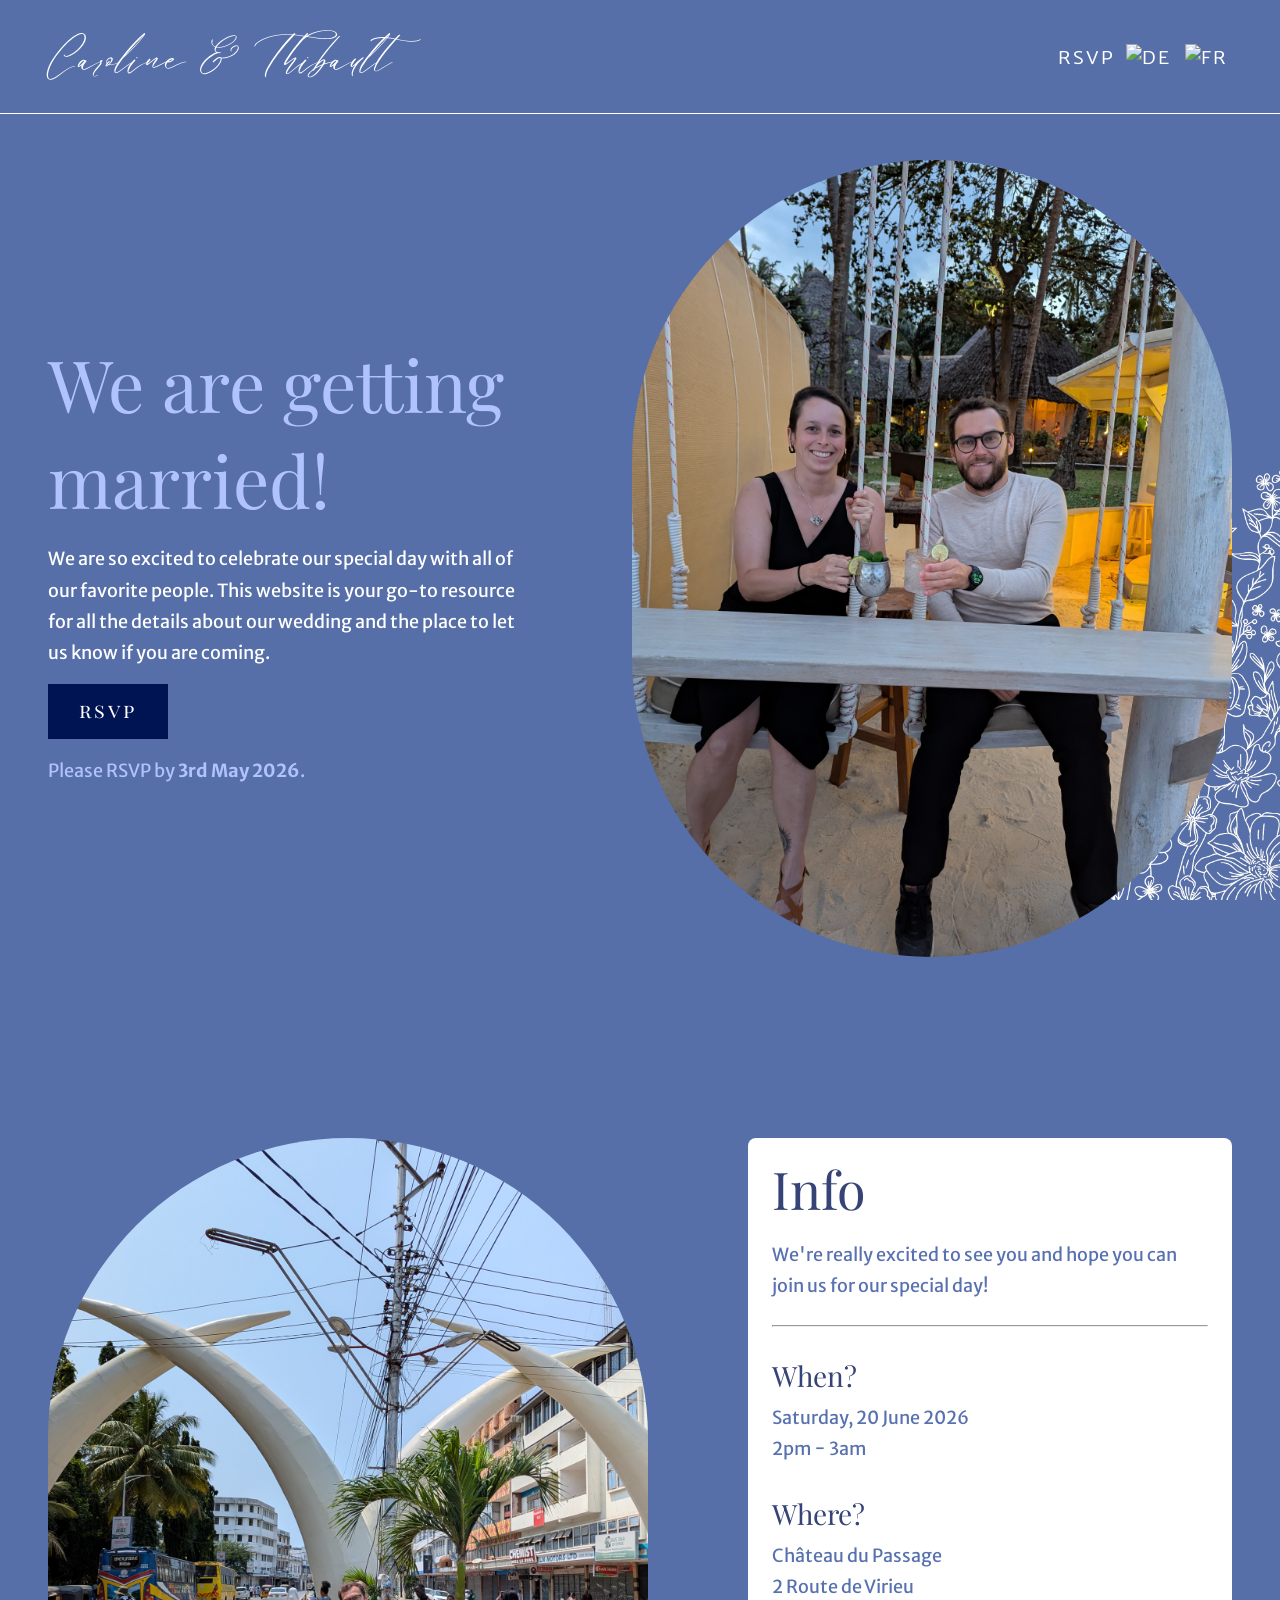
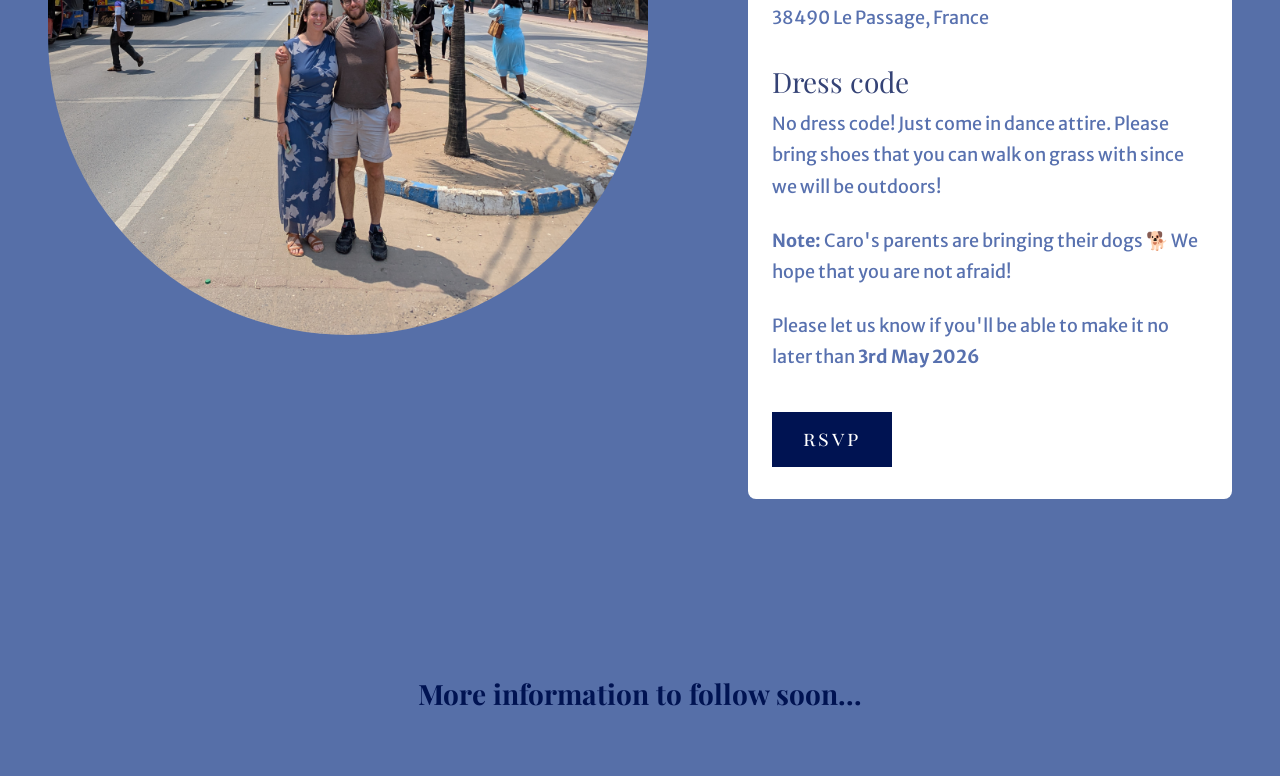
==== index.html @ 1c956488 "Update RSVP date" ====
<!DOCTYPE html>
<html lang="en">
  <head>
    <link rel="stylesheet" href="style.css">
    <title>Caro & Thibault's wedding</title>
    <meta charset="utf-8">
    <meta name="viewport" content="width=device-width, initial-scale=1.0">
    <link rel="icon" type="image/x-icon" href="/favicon/favicon.ico">
    <link rel="stylesheet" href="https://fonts.googleapis.com/css?family=Merriweather+Sans:300|Merriweather+Sans:800|Playfair+Display">
  </head>
  <body>
    <nav>
      <span class="logo"><i class="fancy">Caroline & Thibault</i></span>
      <div>
        <a href="rsvp.html">RSVP</a>
<!--        <a href="info.html">Practical information</a>-->
        <a href="index-de.html">
          <img class="nav-flag" src="https://upload.wikimedia.org/wikipedia/commons/b/ba/Flag_of_Germany.svg" alt="DE" />
        </a>
        <a href="index-fr.html">
          <img class="nav-flag" src="https://upload.wikimedia.org/wikipedia/commons/c/c3/Flag_of_France.svg" alt="FR" />
        </a>
      </div>
    </nav>

    <section class="flex header">
      <div>
        <h1 class="">We are getting married!</h1>
        <p>We are so excited to celebrate our special day with all of our favorite people. This website is your go-to resource for all the details about our wedding and the place to let us know if you are coming.</p>
        <a href="rsvp.html">
          <button>RSVP</button>
        </a>
        <p class="light-blue">Please RSVP by <b>3rd May 2026</b>.</p>
      </div>

      <div class="image-side">
        <img class="" src="swing.jpg"  alt=""/>
      </div>
    </section>

    <section class="flex">
      <div class="image-side">
        <img src="mombassa.jpg"  alt=""/>
      </div>

      <div class="info">
        <h2>Info</h2>
        <p>
          We're really excited to see you and hope you can join us for our special day!
        </p>

        <hr style="margin-top: 24px">

        <h3>When?</h3>
        <p>Saturday, 20 June 2026</p>
        <p>2pm − 3am</p>

        <h3>Where?</h3>
        <p>Château du Passage</p>
        <p>2 Route de Virieu</p>
        <p>38490 Le Passage, France</p>

        <h3>Dress code</h3>
        <p>No dress code! Just come in dance attire. Please bring shoes that you can walk on grass with since we will be outdoors!</p>
        <br />
        <p><b>Note:</b> Caro's parents are bringing their dogs 🐕 We hope that you are not afraid!</p>
        <br />
        <p>Please let us know if you'll be able to make it no later than <b>3rd May 2026</b></p>
        <br />
        <a href="rsvp.html">
          <button>RSVP</button>
        </a>
      </div>
    </section>

<!--
    <section style="text-align: center">
      <h2>Schedule</h2>
      <p>We're really excited to see you, and hope you can join us for our special day!</p>

      <div class="flex schedule">
        <div>
&lt;!&ndash;          <img src="https://https://images.unsplash.com/photo-1761671612696-a3258e61b4f3?q=80&w=3627&auto=format&fit=crop&ixlib=rb-4.1.0&ixid=M3wxMjA3fDB8MHxwaG90by1wYWdlfHx8fGVufDB8fHx8fA%3D%3D" />&ndash;&gt;
          <img src="https://images.unsplash.com/photo-1659123087151-f8a9bde5c9c3?q=80&w=1335&auto=format&fit=crop&ixlib=rb-4.1.0&ixid=M3wxMjA3fDB8MHxwaG90by1wYWdlfHx8fGVufDB8fHx8fA%3D%3D" />
&lt;!&ndash;          <img src="https://images.unsplash.com/photo-1640055787574-d41d641ed3ed?q=80&w=3456&auto=format&fit=crop&ixlib=rb-4.1.0&ixid=M3wxMjA3fDB8MHxwaG90by1wYWdlfHx8fGVufDB8fHx8fA%3D%3D" />&ndash;&gt;
&lt;!&ndash;          <img src="https://images.unsplash.com/photo-1576102613240-2dcbeae79a26?q=80&w=1288&auto=format&fit=crop&ixlib=rb-4.1.0&ixid=M3wxMjA3fDB8MHxwaG90by1wYWdlfHx8fGVufDB8fHx8fA%3D%3D" />&ndash;&gt;
&lt;!&ndash;          <img src="https://images.unsplash.com/photo-1671031990999-77f3bd7e9731?q=80&w=1287&auto=format&fit=crop&ixlib=rb-4.1.0&ixid=M3wxMjA3fDB8MHxwaG90by1wYWdlfHx8fGVufDB8fHx8fA%3D%3D" />&ndash;&gt;
&lt;!&ndash;          <img src="https://images.unsplash.com/photo-1623073284793-84dc366d4798?q=80&w=1287&auto=format&fit=crop&ixlib=rb-4.1.0&ixid=M3wxMjA3fDB8MHxwaG90by1wYWdlfHx8fGVufDB8fHx8fA%3D%3D" />&ndash;&gt;
          <h3>Welcome drinks</h3>
          <p>2:00pm</p>
        </div>

        <div>
          <img src="https://images.unsplash.com/photo-1759954644491-2e8c868d96e8?q=80&w=2000&auto=format&fit=crop&ixlib=rb-4.1.0&ixid=M3wxMjA3fDB8MHxwaG90by1wYWdlfHx8fGVufDB8fHx8fA%3D%3D" />
&lt;!&ndash;          <img src="swing.jpg" />&ndash;&gt;
          <h3>Ceremony</h3>
          <p>3:30pm</p>
        </div>

        <div>
          <img src="https://images.unsplash.com/photo-1649615644623-a4f6220f4352?q=80&w=3687&auto=format&fit=crop&ixlib=rb-4.1.0&ixid=M3wxMjA3fDB8MHxwaG90by1wYWdlfHx8fGVufDB8fHx8fA%3D%3D" />
          <h3>Dinner</h3>
          <p>6:30pm</p>
        </div>

        <div>
          <img src="https://images.unsplash.com/photo-1630395822970-acd6a691d97e?q=80&w=1287&auto=format&fit=crop&ixlib=rb-4.1.0&ixid=M3wxMjA3fDB8MHxwaG90by1wYWdlfHx8fGVufDB8fHx8fA%3D%3D" />
          <h3>Dance time!</h3>
          <p>8:30pm</p>
        </div>

      </div>
    </section>
-->
    <div class="flex more-info">
        <h3>More information to follow soon...</h3>
    </div>

<!--  <footer class="flex">-->
<!--    <div>-->
<!--      <span><i class="fancy">Caroline & Thibault</i></span>-->
<!--      <p class="light-blue">We are looking forward to celebrating our special day together with you!</p>-->
<!--    </div>-->
<!--    <div>-->
<!--      <p class="blue">© 2026 Caro & Thibault</p>-->
<!--    </div>-->
<!--  </footer>-->
  </body>
</html>
---- style.css ----
*, html {
    margin: 0;
    padding: 0;
    box-sizing: border-box;
}

html, body {
    height: 100%;
    /*width: 100%;*/
    font-family: "Merriweather Sans", "Helvetica Neue", Helvetica, Arial, sans-serif;
}

@font-face {
    font-family: myFont;
    src: url(fonts/lejour.otf); /* url of the font */
}

@font-face {
    font-family: myFontSerif;
    src: url(fonts/lejour-serif.otf); /* url of the font */
}

body {
    /*background: #566fa8 url("bg.png") no-repeat fixed;*/
    background: #566fa8 url("flowers2.png") no-repeat fixed;
    background-position-x: right;
    background-position-y: bottom;
    background-size: 200px;
    font-size: 18px;

    color: white;
    /*padding: 20px;*/

    & > * {
        padding: 24px;
    }
}

h1, h2, h3, h4, h5 {
    font-family: "Playfair Display", serif;
    color: #001352;
    /*font-weight: 800;*/
    margin-bottom: 16px;
    font-weight: 100;
}

h1 {
    font-size: 4.5rem;
    color: #b1c3ff;
}

h2 {
    font-size: 3.25rem;
}

h3 {
    font-size: 1.75rem;
}

a {
    color: #fff;
    text-decoration-line: none;

    &:hover {
        color: #7e9aff;
    }
}

p {
    line-height: 1.95rem;
}

nav {
    position: fixed;
    top: 0;
    left: 0;
    right: 0;
    display: flex;
    align-items: center;
    justify-content: space-between;
    background: #566fa8;
    border-bottom: 1px solid #fff;
    padding: 12px 24px;

    a {
        font-variant: all-small-caps;
        font-size: 20px;
        font-weight: 300 !important;
        letter-spacing: 2px;
        padding: 0 4px;

    }
}

.logo {
    padding-top: 12px;
}

button {
    font-family: "Playfair Display", serif;
    font-size: 20px;
    font-variant: all-small-caps;
    background: #001352;
    min-width: 120px;
    margin: 16px 0;
    padding: 12px 24px 16px;
    color: #fff;
    border: none;
    letter-spacing: 3px;

    &:hover {
        background: #7e9aff;
	cursor: pointer;
    }
}

img {
    max-width: 100vw;
    border-radius: 300px;
    width: 100%;
}

footer {
    background: #fff;
    padding-top: 56px;
    justify-content: space-between;
    align-items: flex-end;

    .fancy {
        color: #001352 !important;
    }
}

form {
    padding-top: 180px !important;
}

input, select, textarea {
    width: 100%;
    height: 40px;
    padding: 8px;
    margin: 12px 0 0 0;
    border-radius: 4px;
    border: none;
    font-family: "Montserrat", "Merriweather Sans", "Helvetica Neue", Helvetica, Arial, sans-serif;

}

label {
    color: #001352;
}


textarea {
    min-height: 25px;
}


.light-blue {
    color: #b1c3ff;
}

.blue {
    color: #001352;
}


.fancy {
    font-family: myFont, sans-serif;
    color: #fff;
    font-size: 48px;
}

.nav-flag {
    width: 24px;
    border-radius: 0;
}

.flex {

}

.header {
    justify-content: space-around;
    align-items: center;
    padding-top: 160px;

}

.schedule {
    margin-top: 18px;

    img {
        margin: 16px 0;
    }
}

.info {
    background: #fff;
    padding: 16px 24px;
    color: #354376;
    border-radius: 8px;

    h2, h3 {
        color: #354376;
    }

    h3 {
        margin: 30px 0 8px 0;
    }

    p {
        color: #5871af;
    }
}

.radio-group {
    display: flex;
    gap: 20px;
    margin-top: 8px;
}

label {
    font-weight: 700;
}

.radio-group label {
    font-weight: 400;
    display: flex;
    align-items: center;
    gap: 5px;
    cursor: pointer;
}

.radio-group input {
    margin: 0 4px 0 0;
    width: 20px;
}

.form-group {
    margin-bottom: 36px;
}

.form-group.partner {
  display: none;
}

.form-group:has(#plus-one-yes:checked) ~ .partner {
  display: block;
}


.will-attend {
    display: none;
}

.form-group:has(#attending:checked) + .will-attend {
  display: block;
}

button[type="submit"] {
    opacity: 0.5;
    pointer-events: none;
}

/* Path A: name + attending = no */
form:has(#name:not(:placeholder-shown)):has(input[name="attending"][value="no"]:checked) button[type="submit"] {
    opacity: 1;
    pointer-events: auto;
}

/* Path B, no partner: name + yes + email + food + plus_one=no + transportation */
form:has(#name:not(:placeholder-shown)):has(input[name="attending"][value="yes"]:checked):has(#email:not(:placeholder-shown)):has(#food:valid):has(input[name="plus_one"][value="no"]:checked):has(input[name="transportation"]:checked) button[type="submit"] {
    opacity: 1;
    pointer-events: auto;
}

/* Path B, with partner: same + partner name + partner food */
form:has(#name:not(:placeholder-shown)):has(input[name="attending"][value="yes"]:checked):has(#email:not(:placeholder-shown)):has(#food:valid):has(input[name="plus_one"][value="yes"]:checked):has(#name_plus_one:not(:placeholder-shown)):has(#food_partner:valid):has(input[name="transportation"]:checked) button[type="submit"] {
    opacity: 1;
    pointer-events: auto;
}

.more-info {
    margin: 0 auto;
    justify-content: center;
    text-align: center;

    h3 {
        font-weight: 700;
    }
}


@media screen and (max-width: 767px) {
    nav {
        span {
            max-width: 45%;
        }

        a {
            letter-spacing: 0;
            padding: 0 8px;
        }
    }

    .flex {
        div + div {
            margin-top: 24px;
        }
    }

    .fancy {
        font-size: 36px;
    }

    .more-info {
        max-width: 230px;
    }
}


@media screen and (min-width: 768px) {
    body {
        background-size: 400px;

        & > * {
            padding: 48px;
        }
    }

    nav {
        display: flex;
        align-items: center;
        justify-content: space-between;
        background: #566fa8;
        border-bottom: 1px solid #fff;
        padding: 24px 48px;

        a {
            font-variant: all-small-caps;
            font-size: 20px;
            font-weight: 700;
            letter-spacing: 2px;
        }
    }

    img {
        max-height: 800px;
    }

    form {
        padding-top: 180px !important;
    }
    .flex {
        display: flex;
        margin-bottom: 80px;

        & > div {
            /*width: 50%;*/
        }

        div + div {
            margin-left: 36px;
        }
    }

    .image-side {
        width: 40%;
        max-width: 600px;
        min-width: 400px;
    }
}


@media screen and (min-width: 1024px) {
    .image-side {
        max-width: 600px;
        min-width: 560px;
    }

    .flex {
        div + div {
            margin-left: 100px;
        }
    }
}


@media screen and (min-width: 1280px) {
    .image-side {
        max-width: 800px;
        min-width: 600px;
    }

    .flex {
        div + div {
            margin-left: 100px;
        }
    }
}
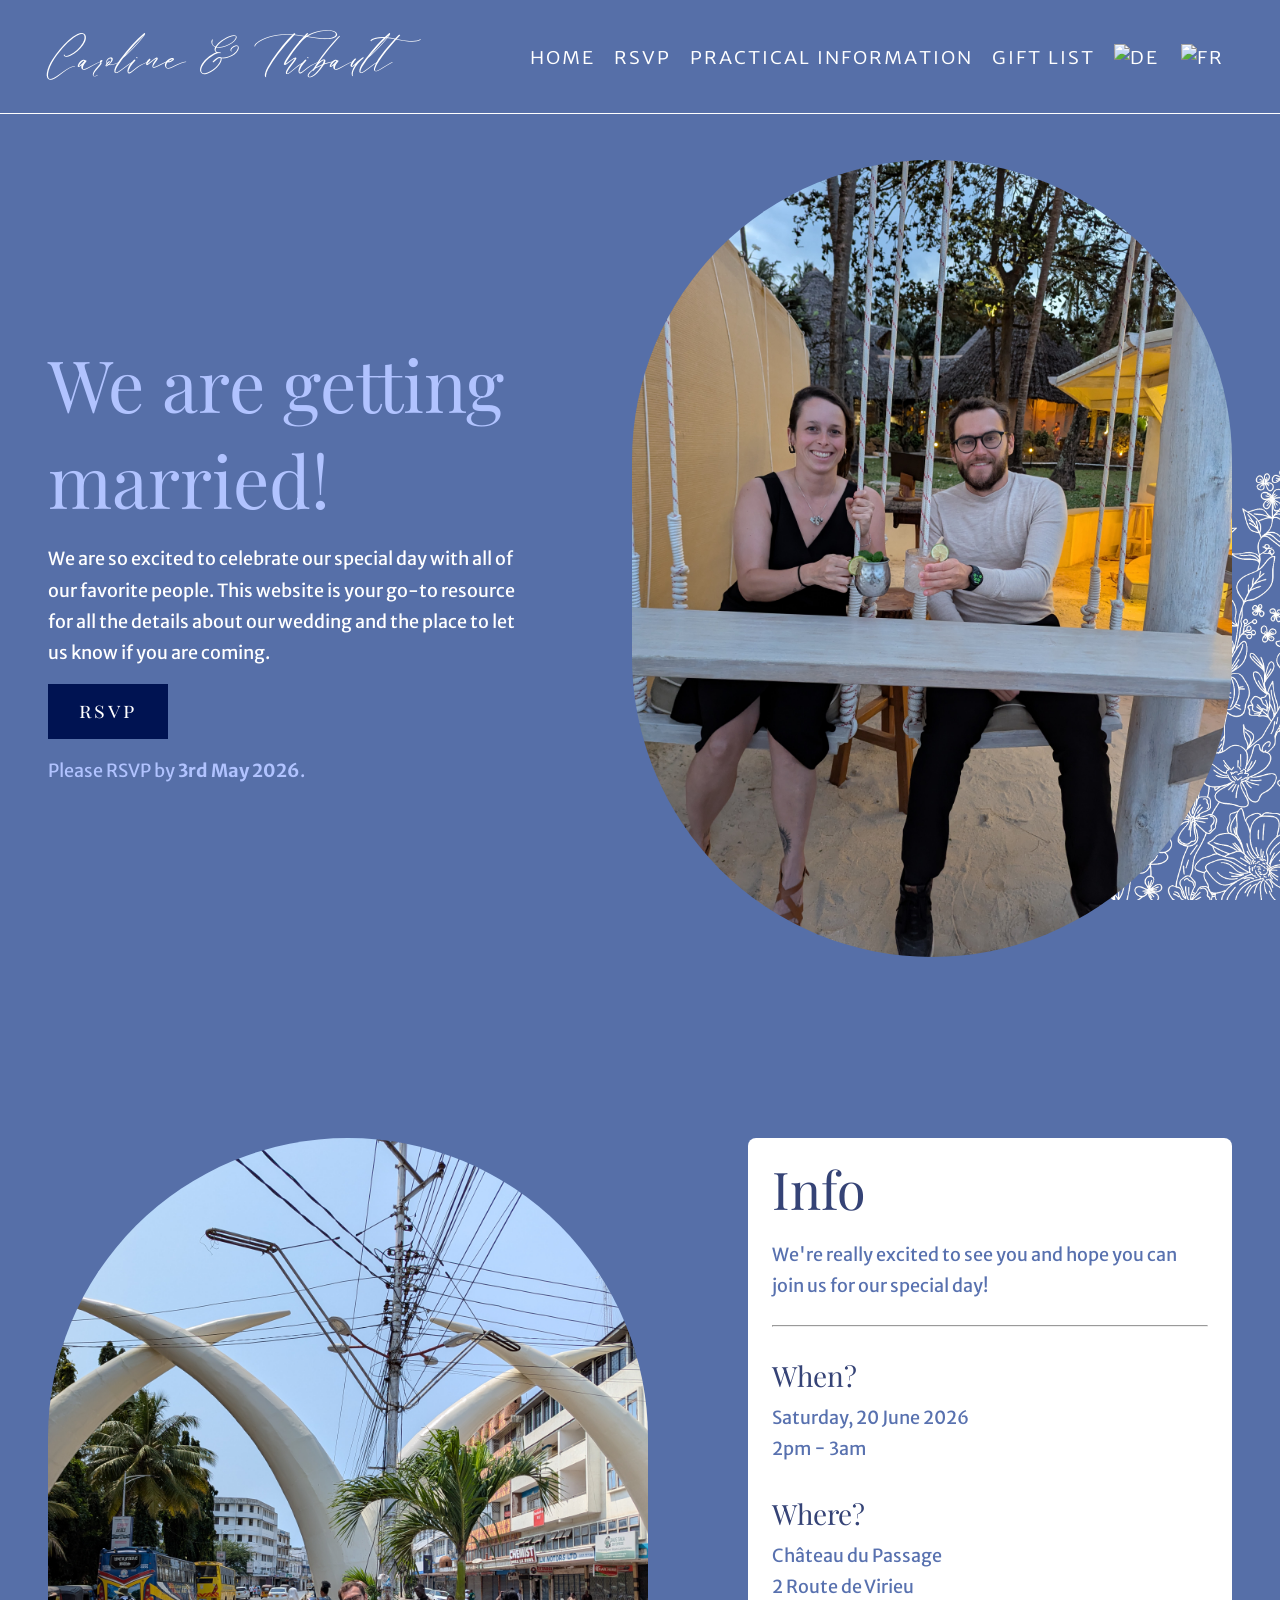
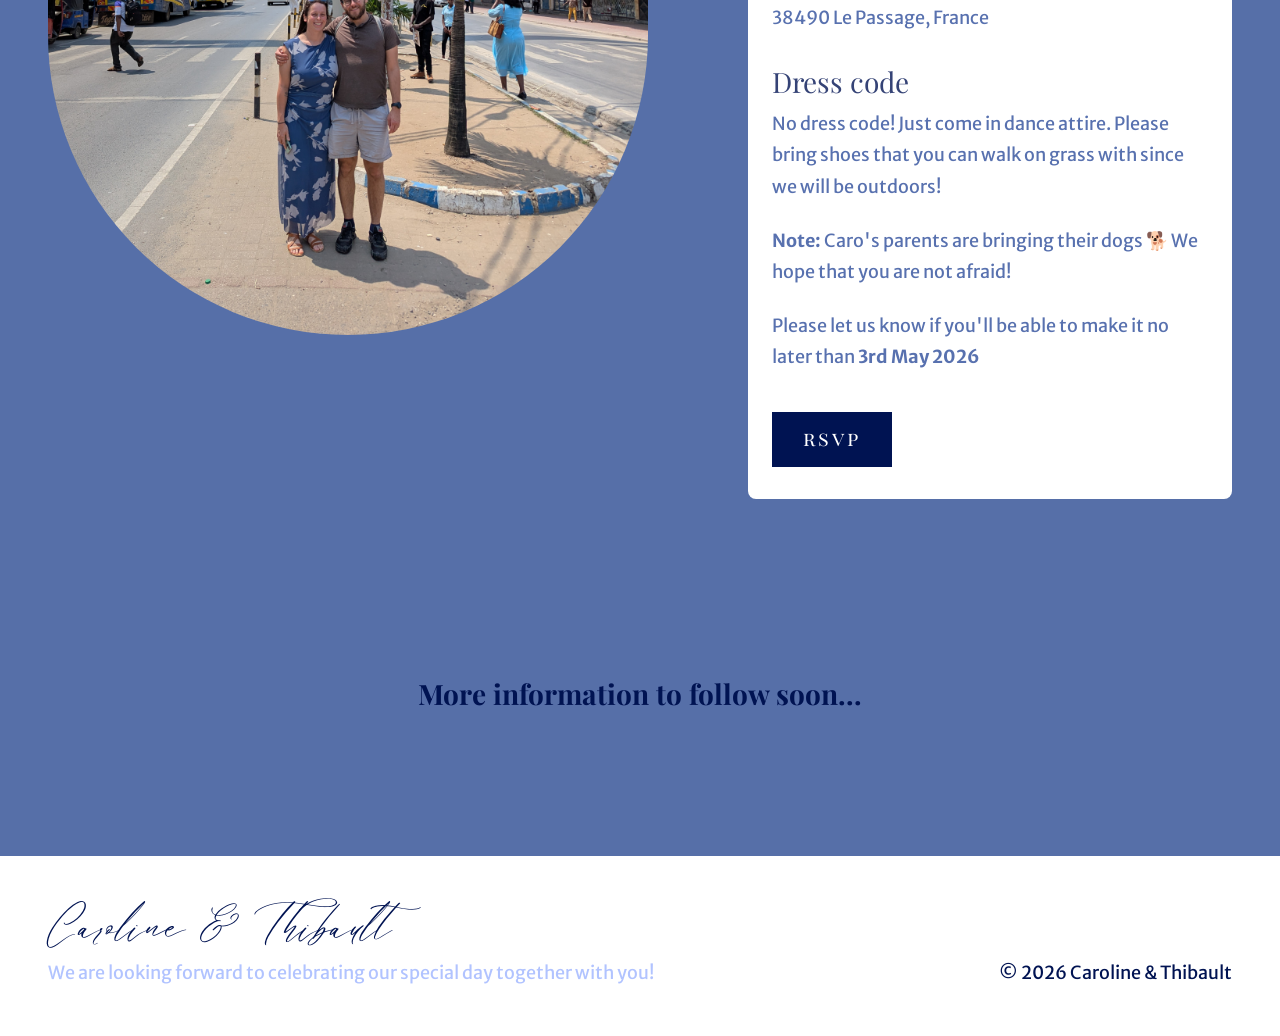
==== commit bdca0f67: "Gifts and translations and header and footer" ====
--- a/index.html
+++ b/index.html
@@ -1,129 +1,112 @@
 <!DOCTYPE html>
 <html lang="en">
-  <head>
-    <link rel="stylesheet" href="style.css">
+<head>
+    <link rel="stylesheet" href="/style.css">
     <title>Caro & Thibault's wedding</title>
     <meta charset="utf-8">
     <meta name="viewport" content="width=device-width, initial-scale=1.0">
     <link rel="icon" type="image/x-icon" href="/favicon/favicon.ico">
     <link rel="stylesheet" href="https://fonts.googleapis.com/css?family=Merriweather+Sans:300|Merriweather+Sans:800|Playfair+Display">
-  </head>
-  <body>
-    <nav>
-      <span class="logo"><i class="fancy">Caroline & Thibault</i></span>
-      <div>
-        <a href="rsvp.html">RSVP</a>
-<!--        <a href="info.html">Practical information</a>-->
-        <a href="index-de.html">
-          <img class="nav-flag" src="https://upload.wikimedia.org/wikipedia/commons/b/ba/Flag_of_Germany.svg" alt="DE" />
+    
+</head>
+<body>
+    
+
+
+
+
+
+
+<nav>
+    <span class="logo"><i class="fancy">Caroline & Thibault</i></span>
+    <div>
+        <a href="/index.html">Home</a>
+        <a href="/rsvp.html">RSVP</a>
+        
+        <a href="/info.html">Practical information</a>
+        
+        
+        <a href="/gift.html">Gift list</a>
+        
+        
+        
+        <a href="/index-de.html">
+            <img class="nav-flag" src="https://upload.wikimedia.org/wikipedia/commons/b/ba/Flag_of_Germany.svg" alt="DE" />
         </a>
-        <a href="index-fr.html">
-          <img class="nav-flag" src="https://upload.wikimedia.org/wikipedia/commons/c/c3/Flag_of_France.svg" alt="FR" />
+        
+        
+        <a href="/index-fr.html">
+            <img class="nav-flag" src="https://upload.wikimedia.org/wikipedia/commons/c/c3/Flag_of_France.svg" alt="FR" />
         </a>
-      </div>
-    </nav>
+        
+    </div>
+</nav>
 
-    <section class="flex header">
-      <div>
-        <h1 class="">We are getting married!</h1>
-        <p>We are so excited to celebrate our special day with all of our favorite people. This website is your go-to resource for all the details about our wedding and the place to let us know if you are coming.</p>
-        <a href="rsvp.html">
-          <button>RSVP</button>
-        </a>
-        <p class="light-blue">Please RSVP by <b>3rd May 2026</b>.</p>
-      </div>
+    
 
-      <div class="image-side">
-        <img class="" src="swing.jpg"  alt=""/>
-      </div>
-    </section>
+<section class="flex header">
+  <div>
+    <h1>We are getting married!</h1>
+    <p>We are so excited to celebrate our special day with all of our favorite people. This website is your go-to resource for all the details about our wedding and the place to let us know if you are coming.</p>
+    <a href="/rsvp.html">
+      <button>RSVP</button>
+    </a>
+    <p class="light-blue">Please RSVP by <b>3rd May 2026</b>.</p>
+  </div>
 
-    <section class="flex">
-      <div class="image-side">
-        <img src="mombassa.jpg"  alt=""/>
-      </div>
+  <div class="image-side">
+    <img src="/swing.jpg" alt=""/>
+  </div>
+</section>
 
-      <div class="info">
-        <h2>Info</h2>
-        <p>
-          We're really excited to see you and hope you can join us for our special day!
-        </p>
+<section class="flex">
+  <div class="image-side">
+    <img src="/mombassa.jpg" alt=""/>
+  </div>
 
-        <hr style="margin-top: 24px">
+  <div class="info">
+    <h2>Info</h2>
+    <p>We're really excited to see you and hope you can join us for our special day!</p>
 
-        <h3>When?</h3>
-        <p>Saturday, 20 June 2026</p>
-        <p>2pm − 3am</p>
+    <hr style="margin-top: 24px">
 
-        <h3>Where?</h3>
-        <p>Château du Passage</p>
-        <p>2 Route de Virieu</p>
-        <p>38490 Le Passage, France</p>
+    <h3>When?</h3>
+    <p>Saturday, 20 June 2026</p>
+    <p>2pm − 3am</p>
 
-        <h3>Dress code</h3>
-        <p>No dress code! Just come in dance attire. Please bring shoes that you can walk on grass with since we will be outdoors!</p>
-        <br />
-        <p><b>Note:</b> Caro's parents are bringing their dogs 🐕 We hope that you are not afraid!</p>
-        <br />
-        <p>Please let us know if you'll be able to make it no later than <b>3rd May 2026</b></p>
-        <br />
-        <a href="rsvp.html">
-          <button>RSVP</button>
-        </a>
-      </div>
-    </section>
+    <h3>Where?</h3>
+    <p>Château du Passage</p>
+    <p>2 Route de Virieu</p>
+    <p>38490 Le Passage, France</p>
 
-<!--
-    <section style="text-align: center">
-      <h2>Schedule</h2>
-      <p>We're really excited to see you, and hope you can join us for our special day!</p>
+    <h3>Dress code</h3>
+    <p>No dress code! Just come in dance attire. Please bring shoes that you can walk on grass with since we will be outdoors!</p>
+    <br />
+    <p><b>Note:</b> Caro's parents are bringing their dogs 🐕 We hope that you are not afraid!</p>
+    <br />
+    <p>Please let us know if you'll be able to make it no later than <b>3rd May 2026</b></p>
+    <br />
+    <a href="/rsvp.html">
+      <button>RSVP</button>
+    </a>
+  </div>
+</section>
 
-      <div class="flex schedule">
-        <div>
-&lt;!&ndash;          <img src="https://https://images.unsplash.com/photo-1761671612696-a3258e61b4f3?q=80&w=3627&auto=format&fit=crop&ixlib=rb-4.1.0&ixid=M3wxMjA3fDB8MHxwaG90by1wYWdlfHx8fGVufDB8fHx8fA%3D%3D" />&ndash;&gt;
-          <img src="https://images.unsplash.com/photo-1659123087151-f8a9bde5c9c3?q=80&w=1335&auto=format&fit=crop&ixlib=rb-4.1.0&ixid=M3wxMjA3fDB8MHxwaG90by1wYWdlfHx8fGVufDB8fHx8fA%3D%3D" />
-&lt;!&ndash;          <img src="https://images.unsplash.com/photo-1640055787574-d41d641ed3ed?q=80&w=3456&auto=format&fit=crop&ixlib=rb-4.1.0&ixid=M3wxMjA3fDB8MHxwaG90by1wYWdlfHx8fGVufDB8fHx8fA%3D%3D" />&ndash;&gt;
-&lt;!&ndash;          <img src="https://images.unsplash.com/photo-1576102613240-2dcbeae79a26?q=80&w=1288&auto=format&fit=crop&ixlib=rb-4.1.0&ixid=M3wxMjA3fDB8MHxwaG90by1wYWdlfHx8fGVufDB8fHx8fA%3D%3D" />&ndash;&gt;
-&lt;!&ndash;          <img src="https://images.unsplash.com/photo-1671031990999-77f3bd7e9731?q=80&w=1287&auto=format&fit=crop&ixlib=rb-4.1.0&ixid=M3wxMjA3fDB8MHxwaG90by1wYWdlfHx8fGVufDB8fHx8fA%3D%3D" />&ndash;&gt;
-&lt;!&ndash;          <img src="https://images.unsplash.com/photo-1623073284793-84dc366d4798?q=80&w=1287&auto=format&fit=crop&ixlib=rb-4.1.0&ixid=M3wxMjA3fDB8MHxwaG90by1wYWdlfHx8fGVufDB8fHx8fA%3D%3D" />&ndash;&gt;
-          <h3>Welcome drinks</h3>
-          <p>2:00pm</p>
-        </div>
+<div class="flex more-info">
+  <h3>More information to follow soon...</h3>
+</div>
 
-        <div>
-          <img src="https://images.unsplash.com/photo-1759954644491-2e8c868d96e8?q=80&w=2000&auto=format&fit=crop&ixlib=rb-4.1.0&ixid=M3wxMjA3fDB8MHxwaG90by1wYWdlfHx8fGVufDB8fHx8fA%3D%3D" />
-&lt;!&ndash;          <img src="swing.jpg" />&ndash;&gt;
-          <h3>Ceremony</h3>
-          <p>3:30pm</p>
-        </div>
 
-        <div>
-          <img src="https://images.unsplash.com/photo-1649615644623-a4f6220f4352?q=80&w=3687&auto=format&fit=crop&ixlib=rb-4.1.0&ixid=M3wxMjA3fDB8MHxwaG90by1wYWdlfHx8fGVufDB8fHx8fA%3D%3D" />
-          <h3>Dinner</h3>
-          <p>6:30pm</p>
-        </div>
+    
+<footer class="flex">
+    <div>
+        <span><i class="fancy">Caroline & Thibault</i></span>
+        <p class="light-blue">We are looking forward to celebrating our special day together with you!</p>
+    </div>
+    <div>
+        <p class="blue">© 2026 Caroline & Thibault</p>
+    </div>
+</footer>
 
-        <div>
-          <img src="https://images.unsplash.com/photo-1630395822970-acd6a691d97e?q=80&w=1287&auto=format&fit=crop&ixlib=rb-4.1.0&ixid=M3wxMjA3fDB8MHxwaG90by1wYWdlfHx8fGVufDB8fHx8fA%3D%3D" />
-          <h3>Dance time!</h3>
-          <p>8:30pm</p>
-        </div>
-
-      </div>
-    </section>
--->
-    <div class="flex more-info">
-        <h3>More information to follow soon...</h3>
-    </div>
-
-<!--  <footer class="flex">-->
-<!--    <div>-->
-<!--      <span><i class="fancy">Caroline & Thibault</i></span>-->
-<!--      <p class="light-blue">We are looking forward to celebrating our special day together with you!</p>-->
-<!--    </div>-->
-<!--    <div>-->
-<!--      <p class="blue">© 2026 Caro & Thibault</p>-->
-<!--    </div>-->
-<!--  </footer>-->
-  </body>
+</body>
 </html>
--- a/style.css
+++ b/style.css
@@ -300,7 +300,6 @@
 
         a {
             letter-spacing: 0;
-            padding: 0 8px;
         }
     }
 
@@ -342,6 +341,7 @@
             font-size: 20px;
             font-weight: 700;
             letter-spacing: 2px;
+            padding: 0 8px;
         }
     }
 
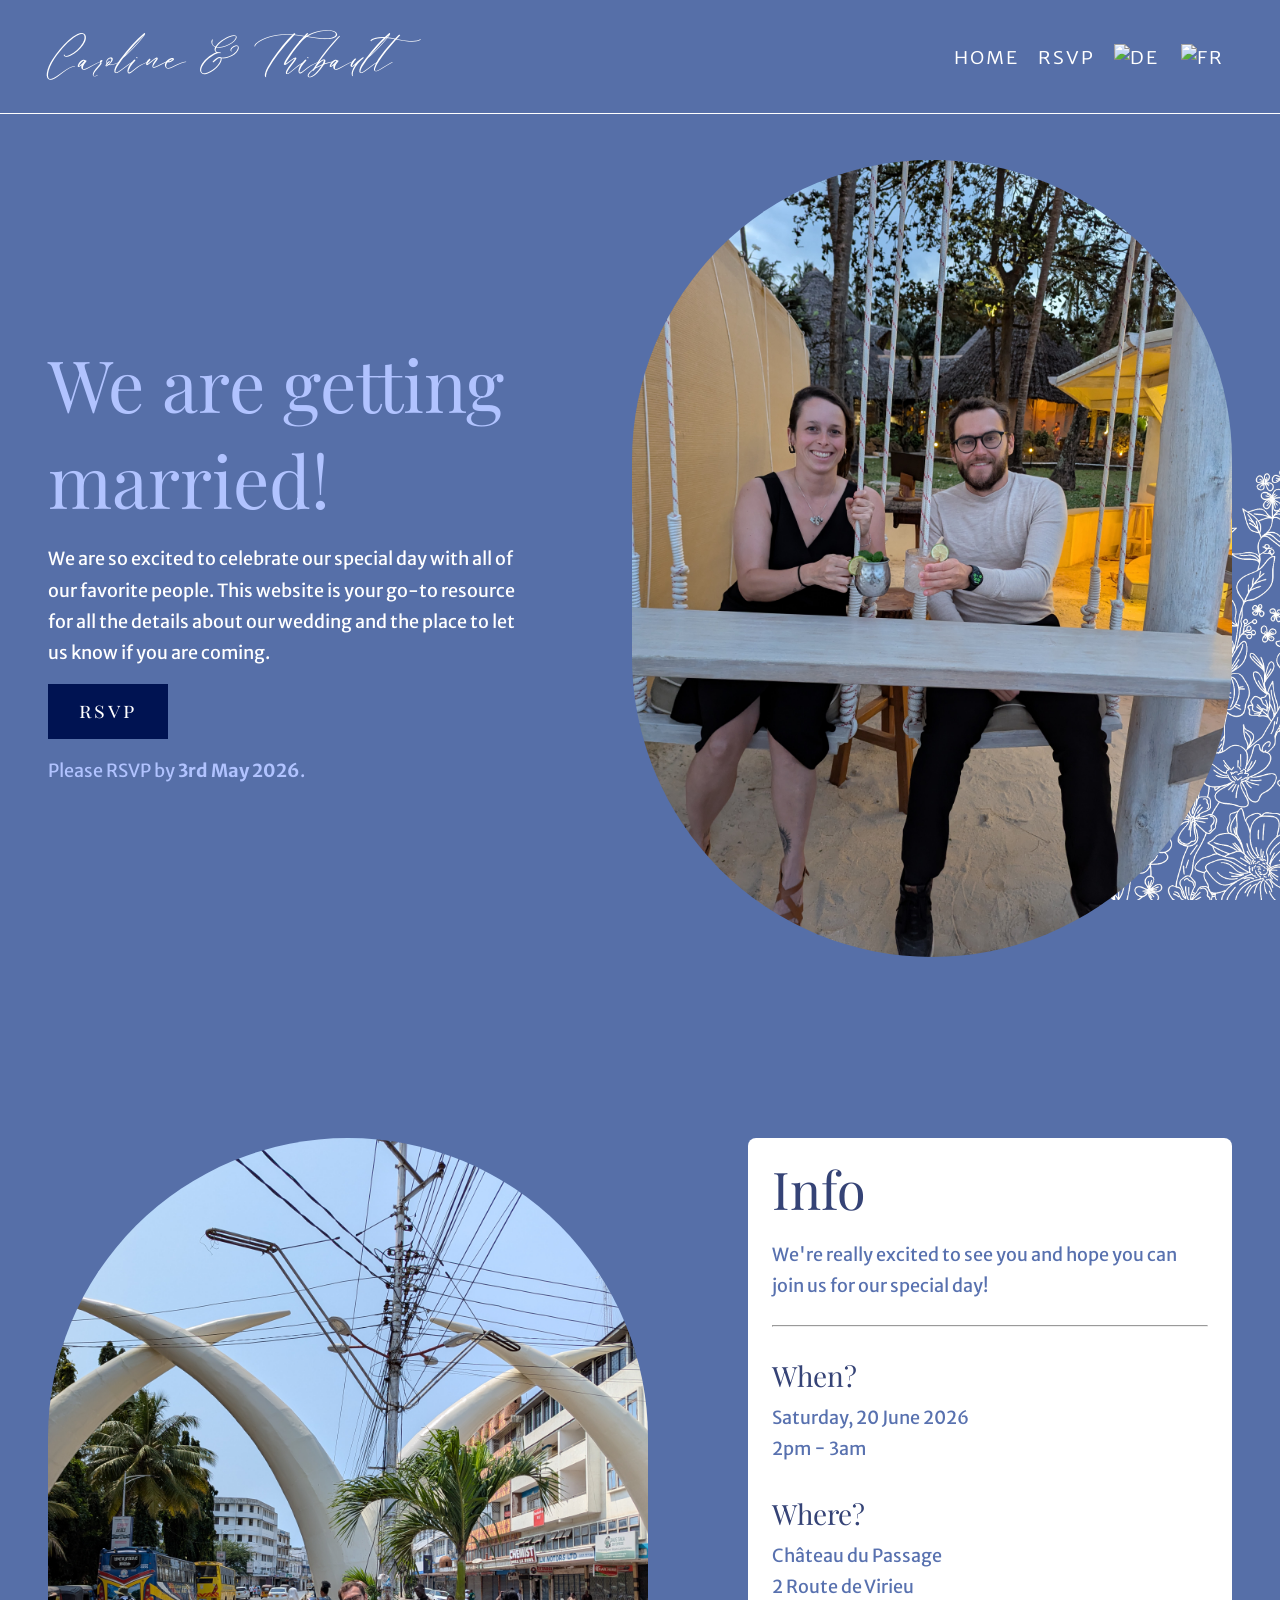
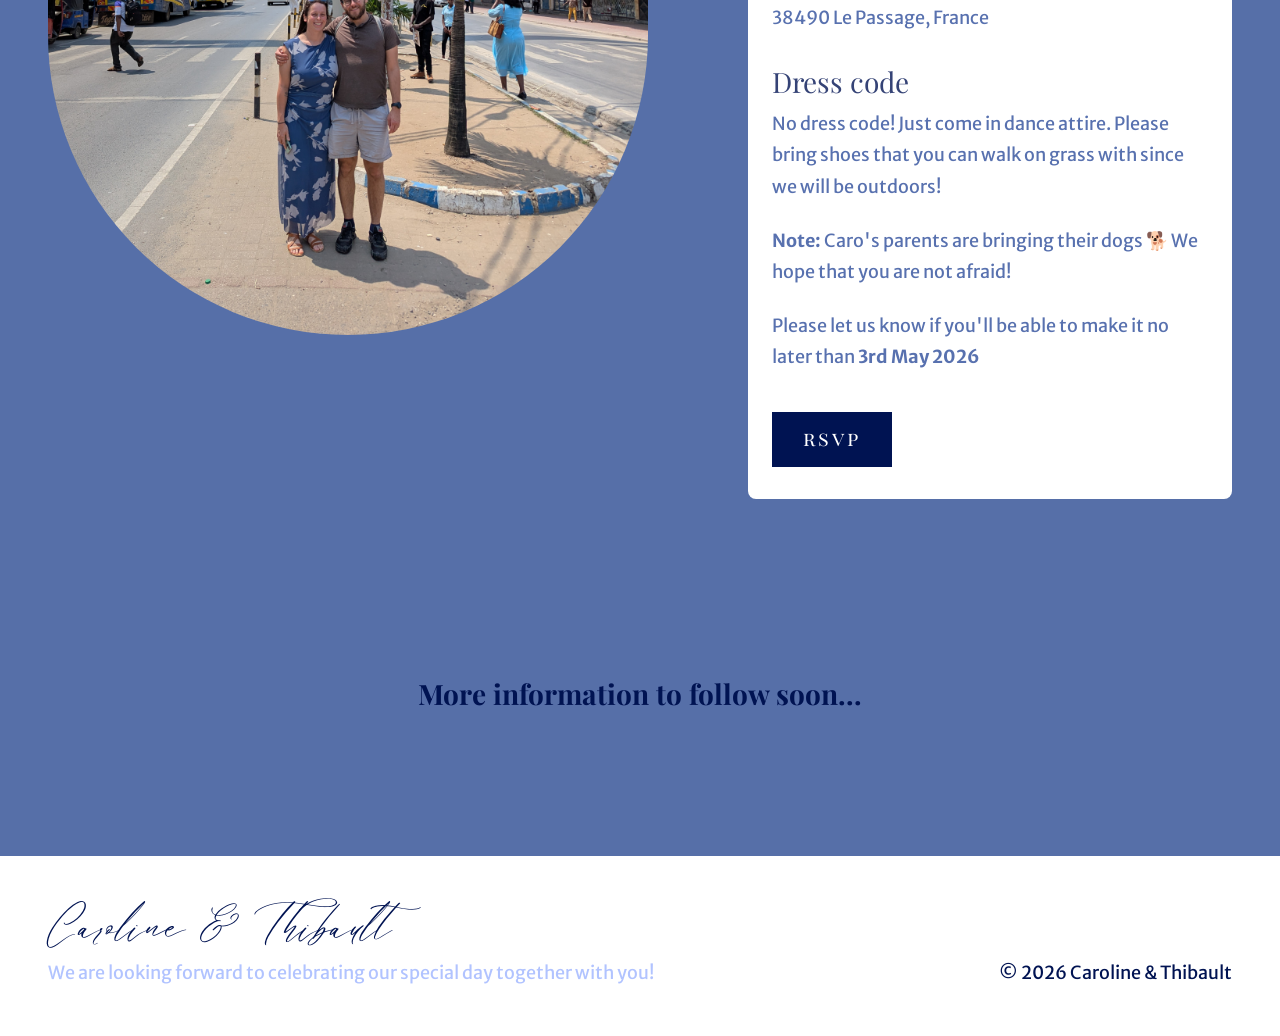
==== commit ef14b004: "Commented out practic and gift list" ====
--- a/index.html
+++ b/index.html
@@ -23,10 +23,10 @@
         <a href="/index.html">Home</a>
         <a href="/rsvp.html">RSVP</a>
         
-        <a href="/info.html">Practical information</a>
+        <!-- <a href="/info.html">Practical information</a> -->
         
         
-        <a href="/gift.html">Gift list</a>
+        <!-- <a href="/gift.html">Gift list</a> -->
         
         
         
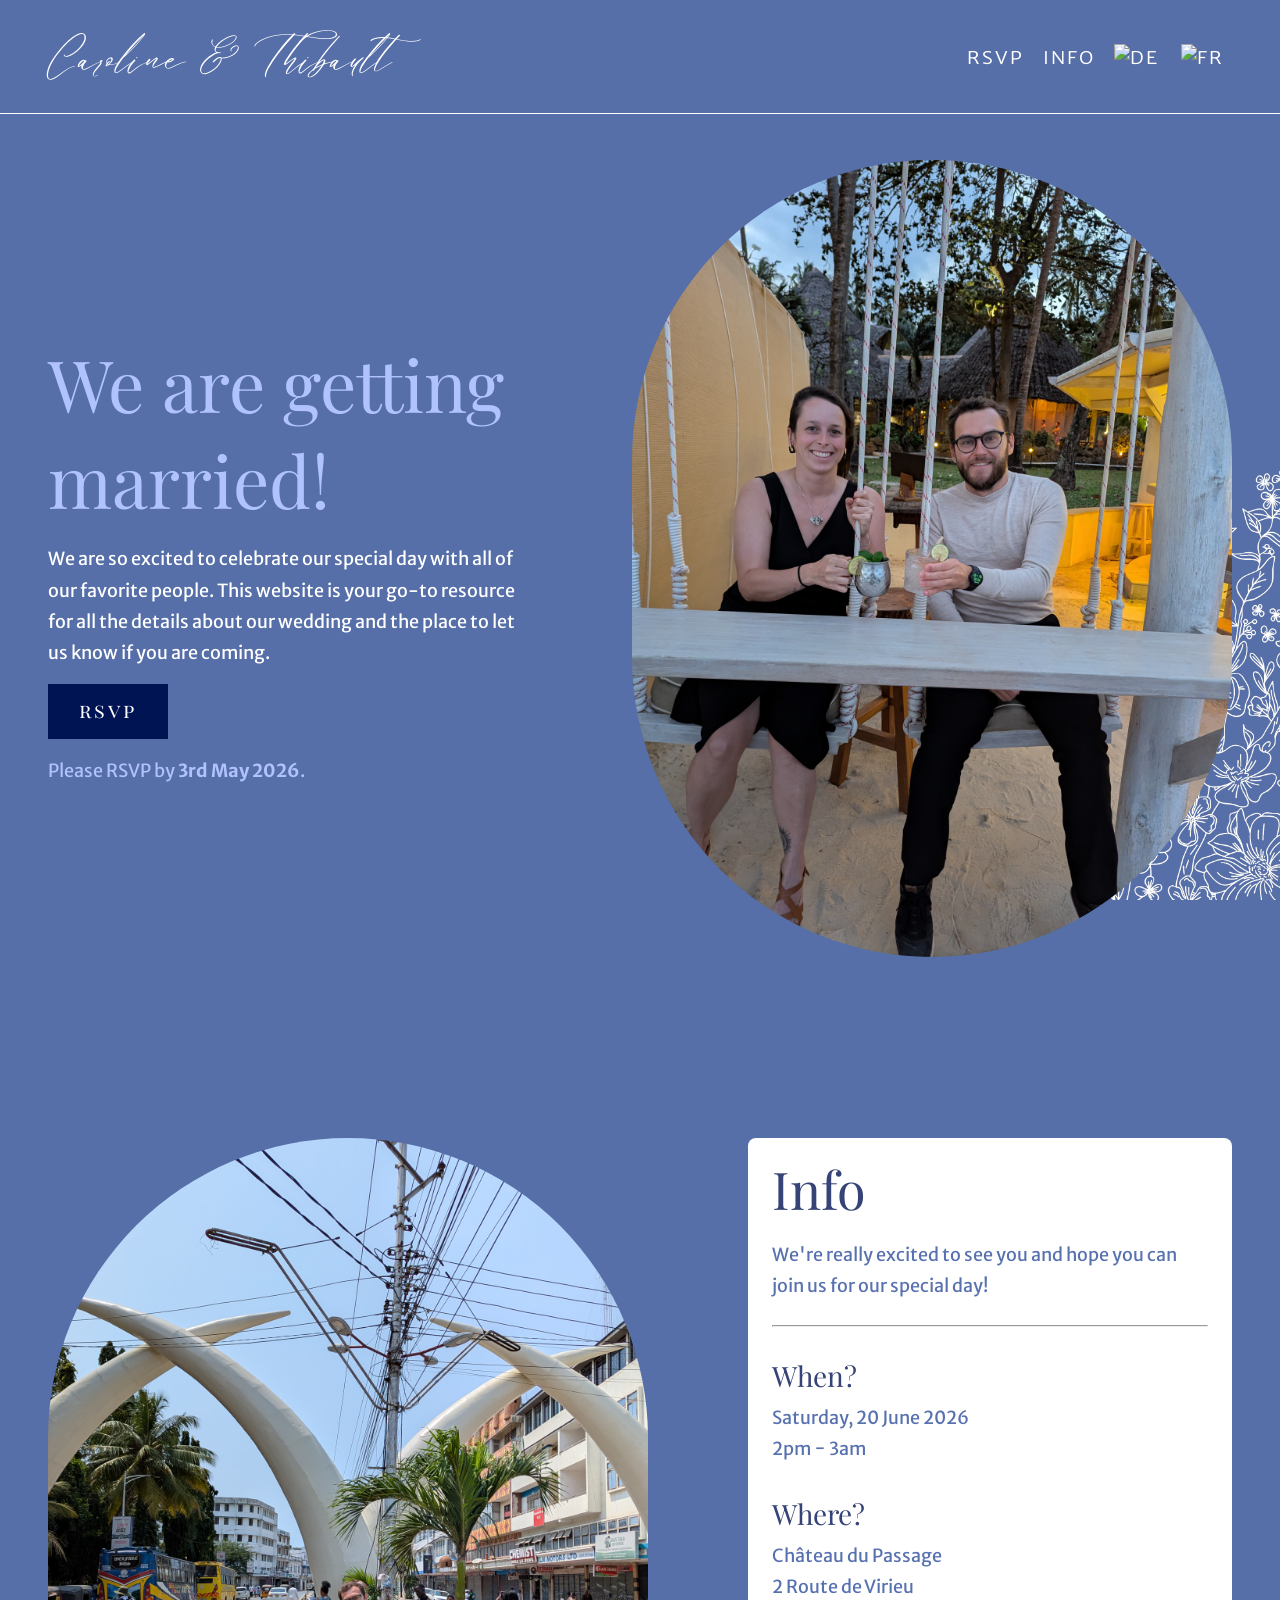
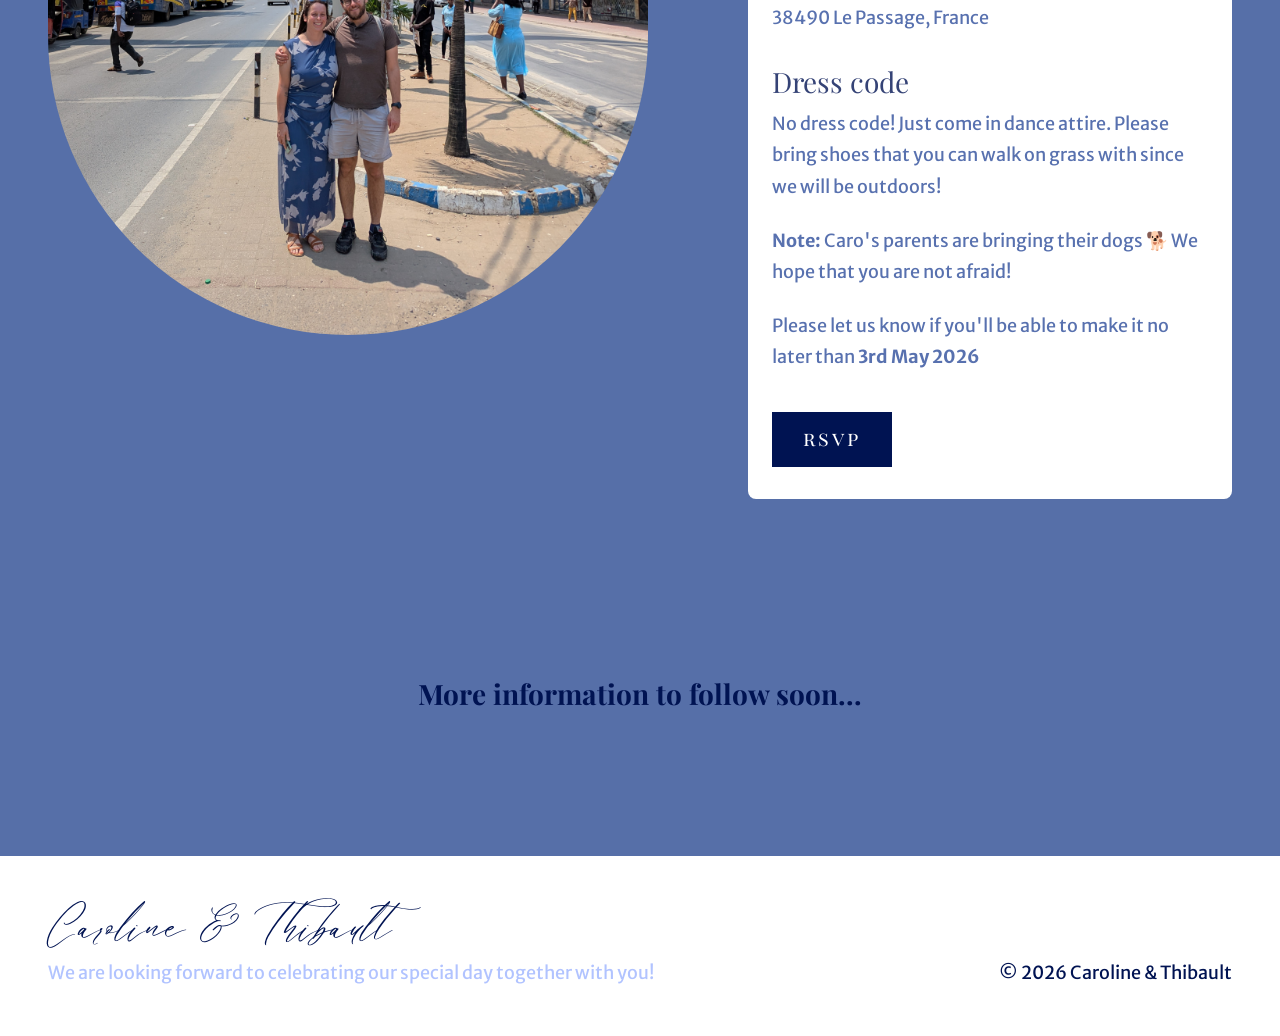
==== commit aba9db6f: "Fixes" ====
--- a/index.html
+++ b/index.html
@@ -1,67 +1,48 @@
 <!DOCTYPE html>
 <html lang="en">
 <head>
-    <link rel="stylesheet" href="/style.css">
+    <link rel="stylesheet" href="style.css">
     <title>Caro & Thibault's wedding</title>
     <meta charset="utf-8">
     <meta name="viewport" content="width=device-width, initial-scale=1.0">
-    <link rel="icon" type="image/x-icon" href="/favicon/favicon.ico">
+    <link rel="icon" type="image/x-icon" href="favicon/favicon.ico">
     <link rel="stylesheet" href="https://fonts.googleapis.com/css?family=Merriweather+Sans:300|Merriweather+Sans:800|Playfair+Display">
     
 </head>
 <body>
-    
-
-
-
-
-
 
 <nav>
     <span class="logo"><i class="fancy">Caroline & Thibault</i></span>
     <div>
-        <a href="/index.html">Home</a>
-        <a href="/rsvp.html">RSVP</a>
-        
-        <!-- <a href="/info.html">Practical information</a> -->
-        
-        
-        <!-- <a href="/gift.html">Gift list</a> -->
-        
-        
-        
-        <a href="/index-de.html">
+        <a href="rsvp.html">RSVP</a>
+         <a href="info.html">Info</a>
+        <a href="index-de.html">
             <img class="nav-flag" src="https://upload.wikimedia.org/wikipedia/commons/b/ba/Flag_of_Germany.svg" alt="DE" />
         </a>
-        
-        
-        <a href="/index-fr.html">
+        <a href="index-fr.html">
             <img class="nav-flag" src="https://upload.wikimedia.org/wikipedia/commons/c/c3/Flag_of_France.svg" alt="FR" />
         </a>
-        
     </div>
 </nav>
-
-    
 
 <section class="flex header">
   <div>
     <h1>We are getting married!</h1>
     <p>We are so excited to celebrate our special day with all of our favorite people. This website is your go-to resource for all the details about our wedding and the place to let us know if you are coming.</p>
-    <a href="/rsvp.html">
+    <a href="rsvp.html">
       <button>RSVP</button>
     </a>
     <p class="light-blue">Please RSVP by <b>3rd May 2026</b>.</p>
   </div>
 
   <div class="image-side">
-    <img src="/swing.jpg" alt=""/>
+    <img src="swing.jpg" alt=""/>
   </div>
 </section>
 
 <section class="flex">
   <div class="image-side">
-    <img src="/mombassa.jpg" alt=""/>
+    <img src="mombassa.jpg" alt=""/>
   </div>
 
   <div class="info">
@@ -86,7 +67,7 @@
     <br />
     <p>Please let us know if you'll be able to make it no later than <b>3rd May 2026</b></p>
     <br />
-    <a href="/rsvp.html">
+    <a href="rsvp.html">
       <button>RSVP</button>
     </a>
   </div>
@@ -95,8 +76,6 @@
 <div class="flex more-info">
   <h3>More information to follow soon...</h3>
 </div>
-
-
     
 <footer class="flex">
     <div>
--- a/style.css
+++ b/style.css
@@ -110,7 +110,7 @@
 
     &:hover {
         background: #7e9aff;
-	cursor: pointer;
+        cursor: pointer;
     }
 }
 
@@ -242,11 +242,11 @@
 }
 
 .form-group.partner {
-  display: none;
+    display: none;
 }
 
 .form-group:has(#plus-one-yes:checked) ~ .partner {
-  display: block;
+    display: block;
 }
 
 
@@ -255,7 +255,7 @@
 }
 
 .form-group:has(#attending:checked) + .will-attend {
-  display: block;
+    display: block;
 }
 
 button[type="submit"] {
@@ -315,6 +315,157 @@
 
     .more-info {
         max-width: 230px;
+    }
+}
+
+
+.gift-list {
+    list-style: none;
+    margin-top: 24px;
+}
+
+.gift-item {
+    display: flex;
+    align-items: center;
+    padding: 10px 0;
+    border-bottom: 1px solid rgba(255, 255, 255, 0.15);
+    gap: 12px;
+}
+
+.gift-item:last-child {
+    border-bottom: none;
+}
+
+.gift-emoji {
+    font-size: 1.4rem;
+    width: 2rem;
+    text-align: center;
+    flex-shrink: 0;
+}
+
+.gift-amount {
+    font-family: "Playfair Display", serif;
+    font-size: 1.1rem;
+    color: #b1c3ff;
+    width: 3.5rem;
+    flex-shrink: 0;
+}
+
+.gift-desc {
+    font-size: 0.95rem;
+    color: #fff;
+}
+
+.gift-ornament {
+    font-size: 1.2rem;
+    letter-spacing: 0.8rem;
+    margin-bottom: 1rem;
+    text-align: center;
+}
+
+.gift-tagline {
+    font-family: "Playfair Display", serif;
+    font-size: 2rem;
+    font-weight: 100;
+    color: #b1c3ff;
+    text-align: center;
+    line-height: 1.4;
+    margin-bottom: 0.5rem;
+}
+
+.gift-subtitle {
+    font-size: 0.9rem;
+    color: rgba(255, 255, 255, 0.65);
+    margin-bottom: 0;
+    text-align: center;
+}
+
+.gift-closing {
+    font-family: "Playfair Display", serif;
+    font-style: italic;
+    font-size: 1.1rem;
+    color: #b1c3ff;
+    margin-top: 32px;
+    line-height: 1.7;
+}
+
+.hotel-grid {
+    margin-top: 28px;
+    margin-left: 0 !important;
+    display: grid;
+    gap: 20px;
+    grid-template-columns: 1fr;
+
+    .hotel-card {
+        margin-left: 0 !important;
+    }
+}
+
+.hotel-card {
+    background: rgba(255, 255, 255, 0.95);
+    padding: 20px 24px;
+    border-radius: 8px;
+
+    h3 {
+        color: #354376;
+        font-size: 1.4rem;
+        margin-bottom: 4px;
+    }
+
+    p {
+        color: #5871af;
+        line-height: 1.7rem;
+    }
+
+    strong {
+        color: #354376;
+    }
+
+    .hotel-meta {
+        font-size: 0.85rem;
+        color: #7e9aff;
+        margin-bottom: 10px;
+    }
+
+    .hotel-badge {
+        display: inline-block;
+        background: #354376;
+        color: #fff;
+        font-size: 0.75rem;
+        padding: 2px 8px;
+        border-radius: 4px;
+        margin-bottom: 10px;
+        letter-spacing: 0.5px;
+    }
+
+    a {
+        color: #001352;
+        display: inline-block;
+        margin-top: 12px;
+        font-size: 0.9rem;
+        border-bottom: 1px solid #7e9aff;
+
+        &:hover {
+            color: #7e9aff;
+        }
+    }
+
+    .hotel-contact a {
+        margin-top: 0;
+        border-bottom: none;
+        font-size: 1rem;
+    }
+
+    .hotel-contact {
+        color: #5871af;
+        font-size: 0.9rem;
+        margin-top: 4px;
+    }
+}
+
+@media screen and (min-width: 768px) {
+    .hotel-grid {
+        grid-template-columns: 1fr 1fr;
     }
 }
 
@@ -352,6 +503,7 @@
     form {
         padding-top: 180px !important;
     }
+
     .flex {
         display: flex;
         margin-bottom: 80px;
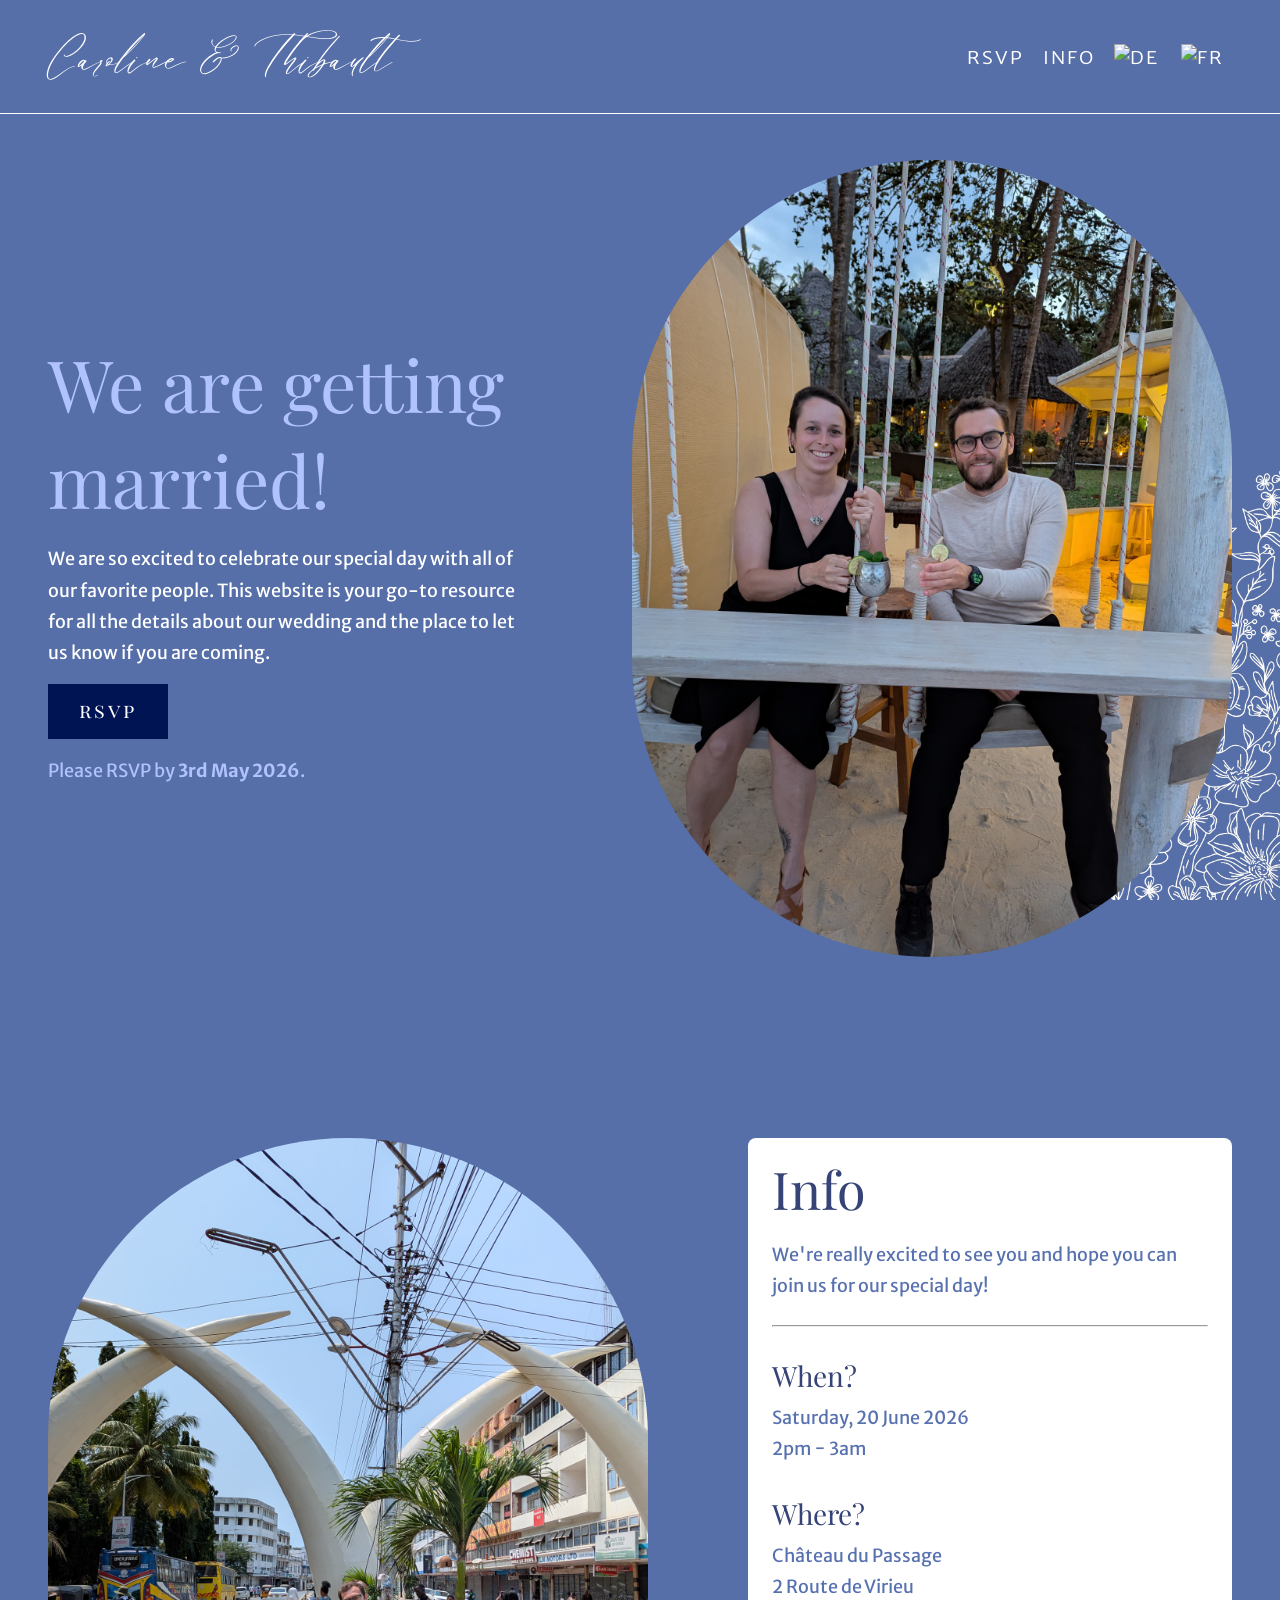
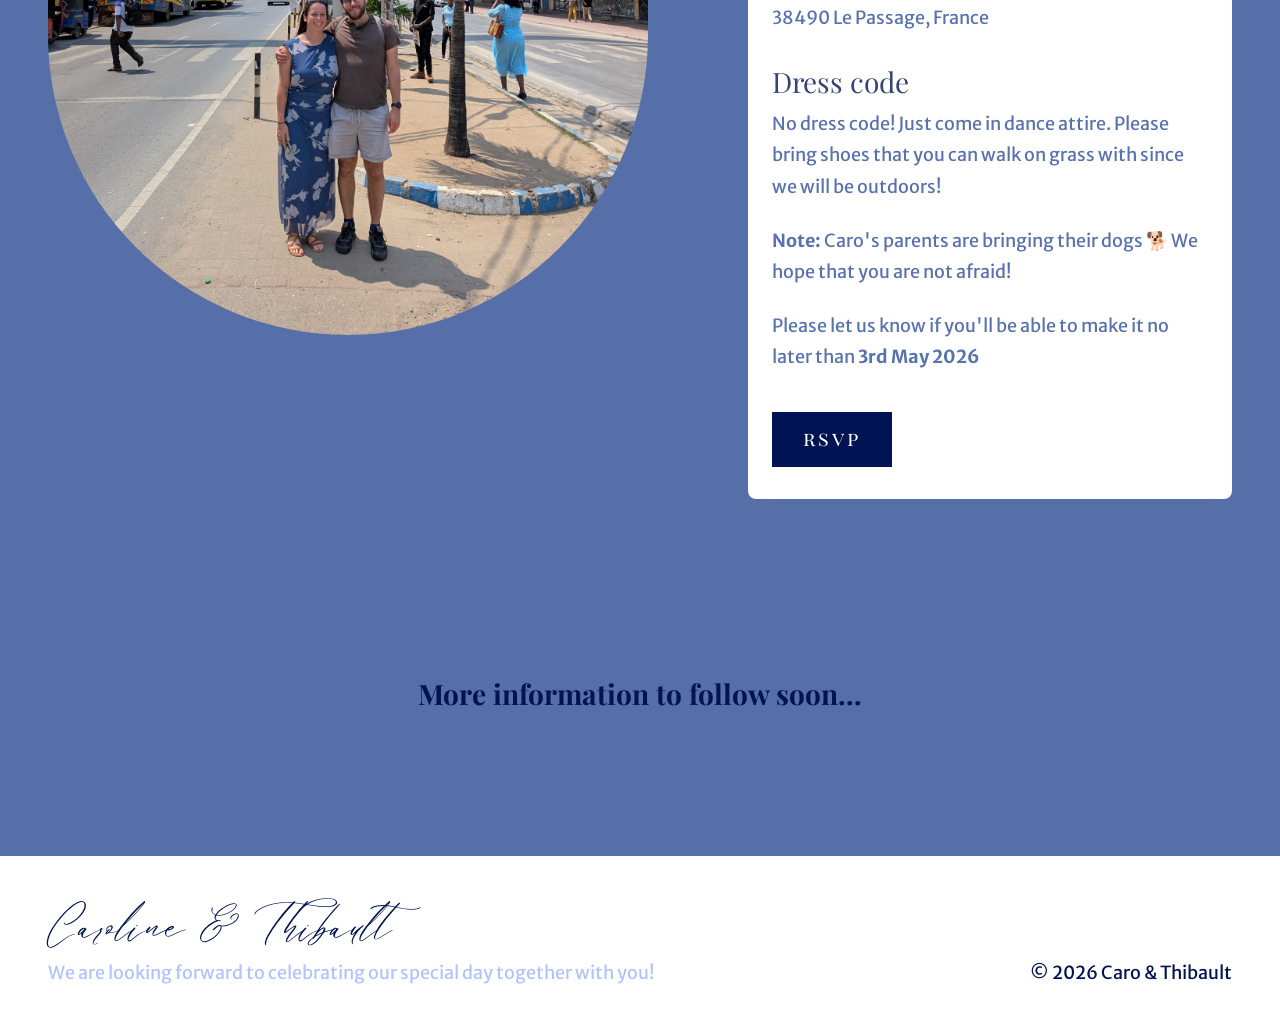
==== commit aa39f689: "Fix nav + footer text" ====
--- a/index.html
+++ b/index.html
@@ -83,7 +83,7 @@
         <p class="light-blue">We are looking forward to celebrating our special day together with you!</p>
     </div>
     <div>
-        <p class="blue">© 2026 Caroline & Thibault</p>
+        <p class="blue">© 2026 Caro & Thibault</p>
     </div>
 </footer>
 
--- a/style.css
+++ b/style.css
@@ -132,6 +132,7 @@
 }
 
 form {
+    min-height: calc(100vh - 206px);
     padding-top: 180px !important;
 }
 
@@ -502,6 +503,7 @@
 
     form {
         padding-top: 180px !important;
+        min-height: calc(100vh - 180px);
     }
 
     .flex {
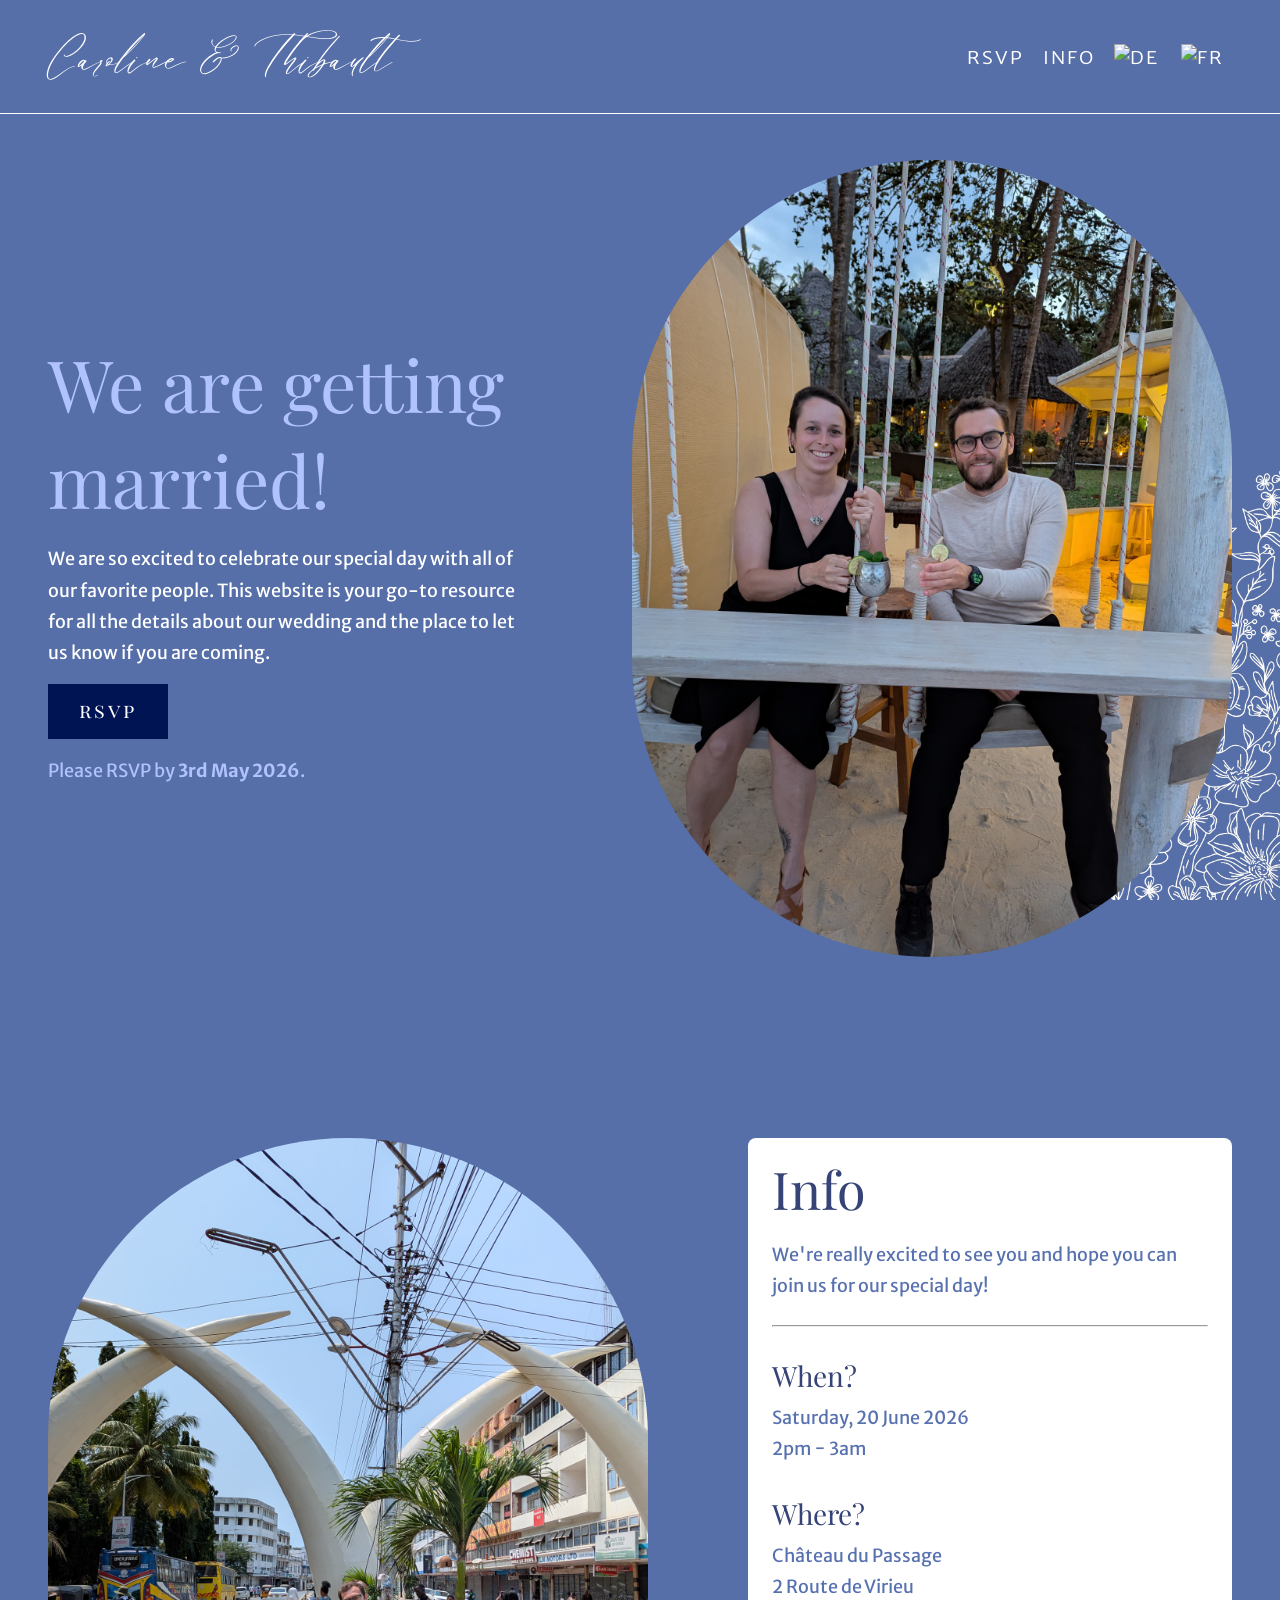
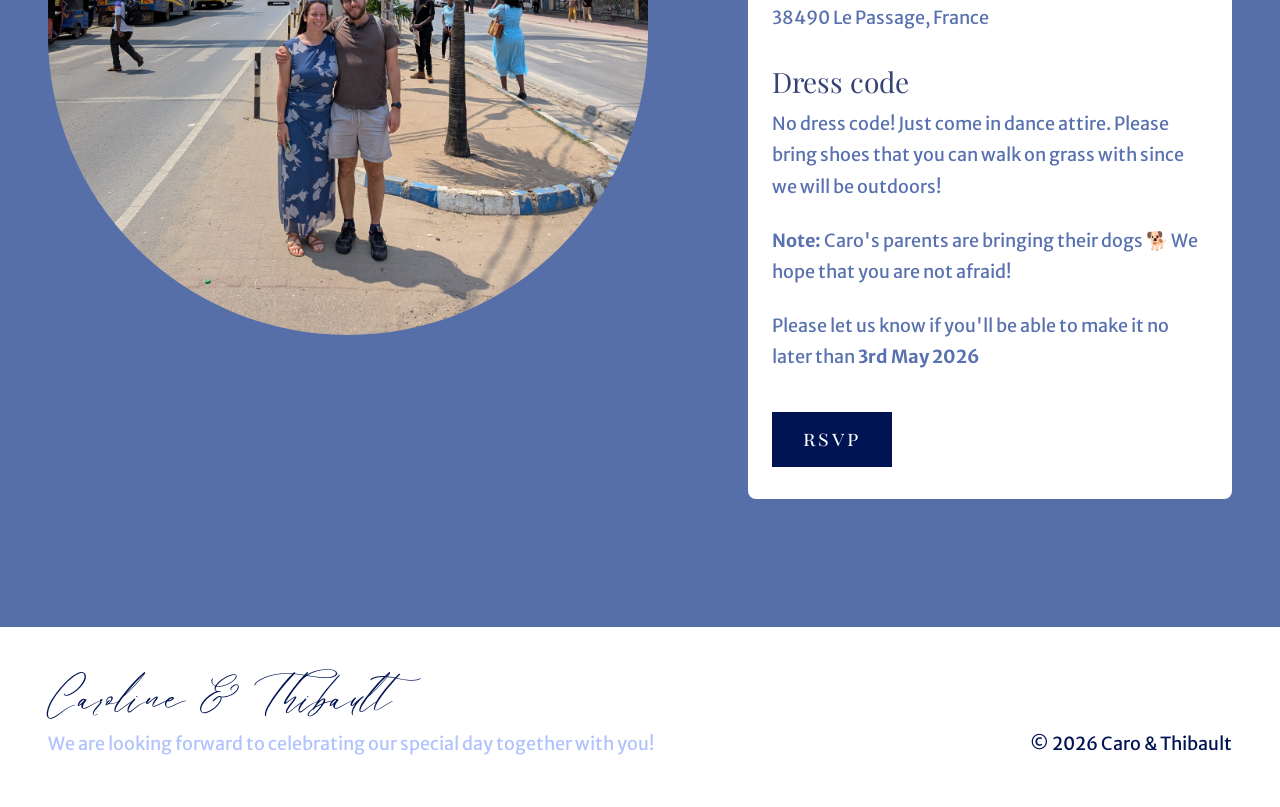
==== commit 842f5966: "Fix footer text" ====
--- a/index.html
+++ b/index.html
@@ -73,10 +73,6 @@
   </div>
 </section>
 
-<div class="flex more-info">
-  <h3>More information to follow soon...</h3>
-</div>
-    
 <footer class="flex">
     <div>
         <span><i class="fancy">Caroline & Thibault</i></span>
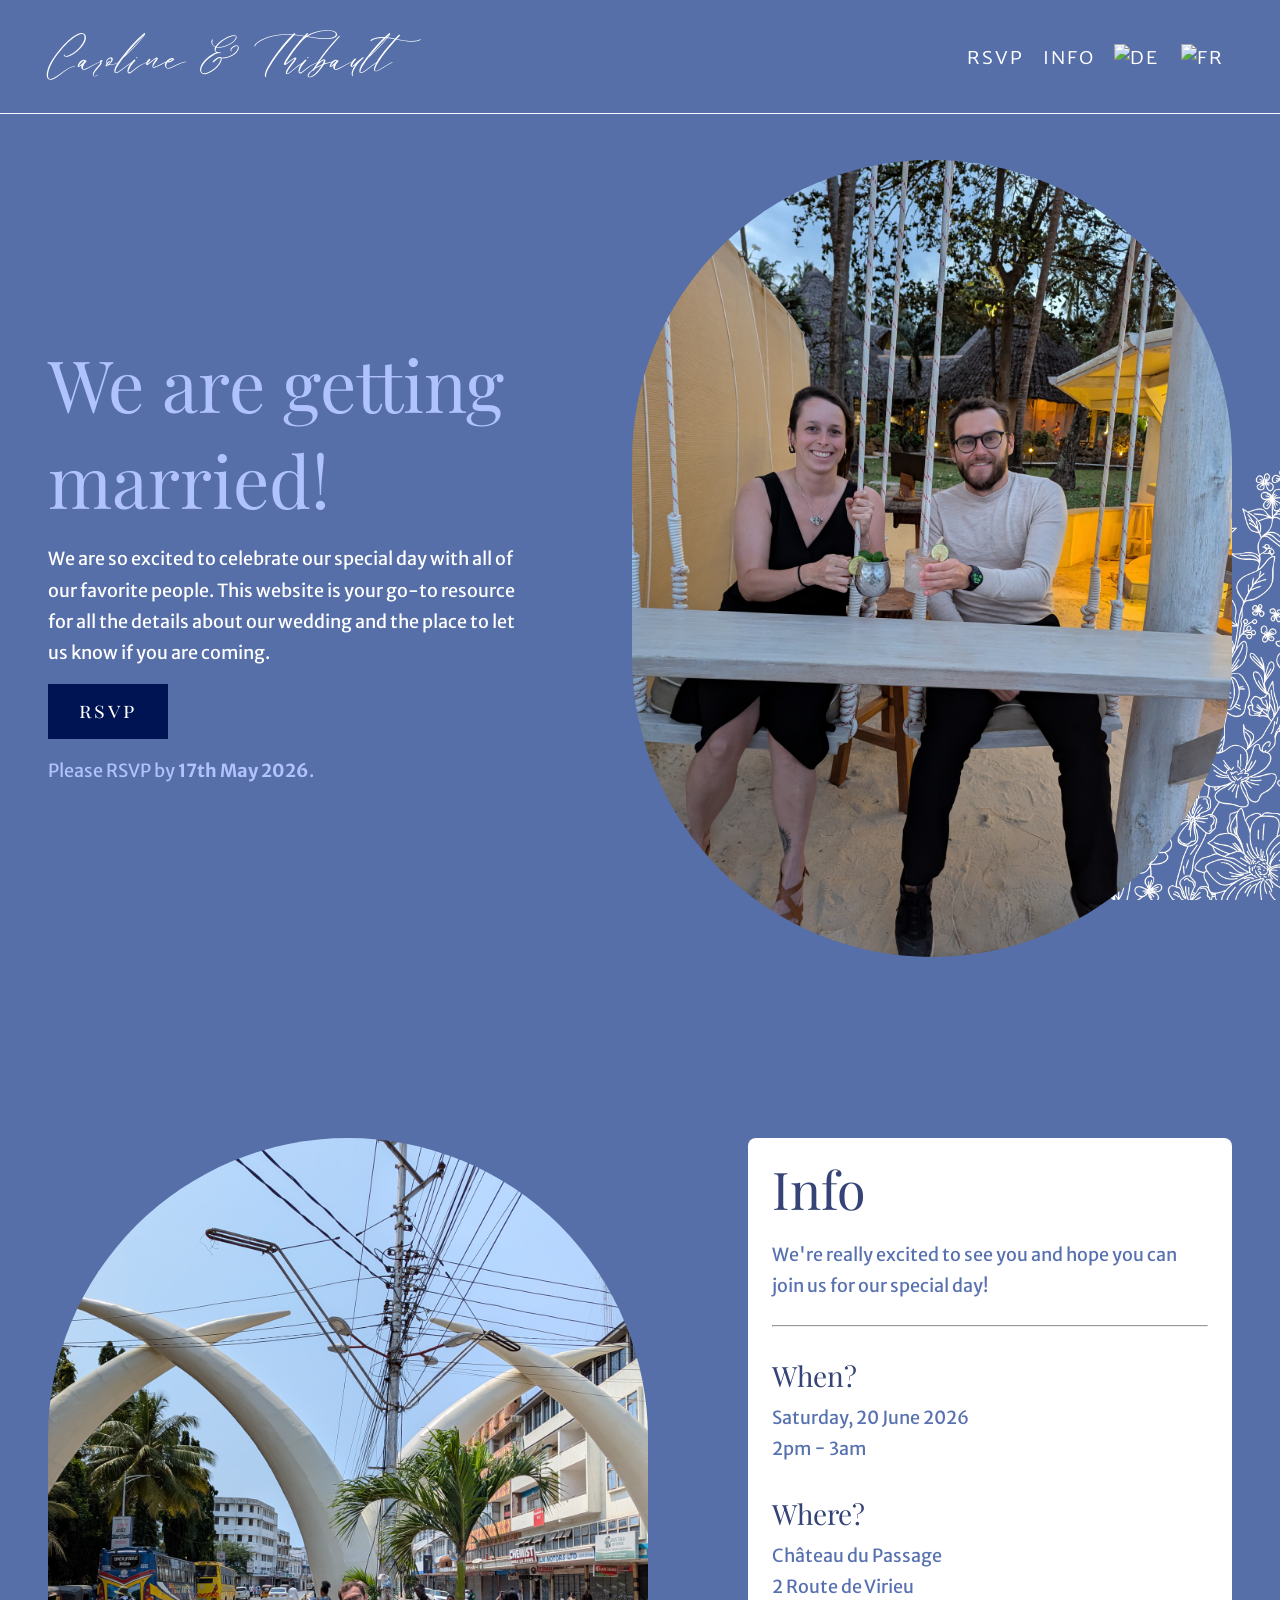
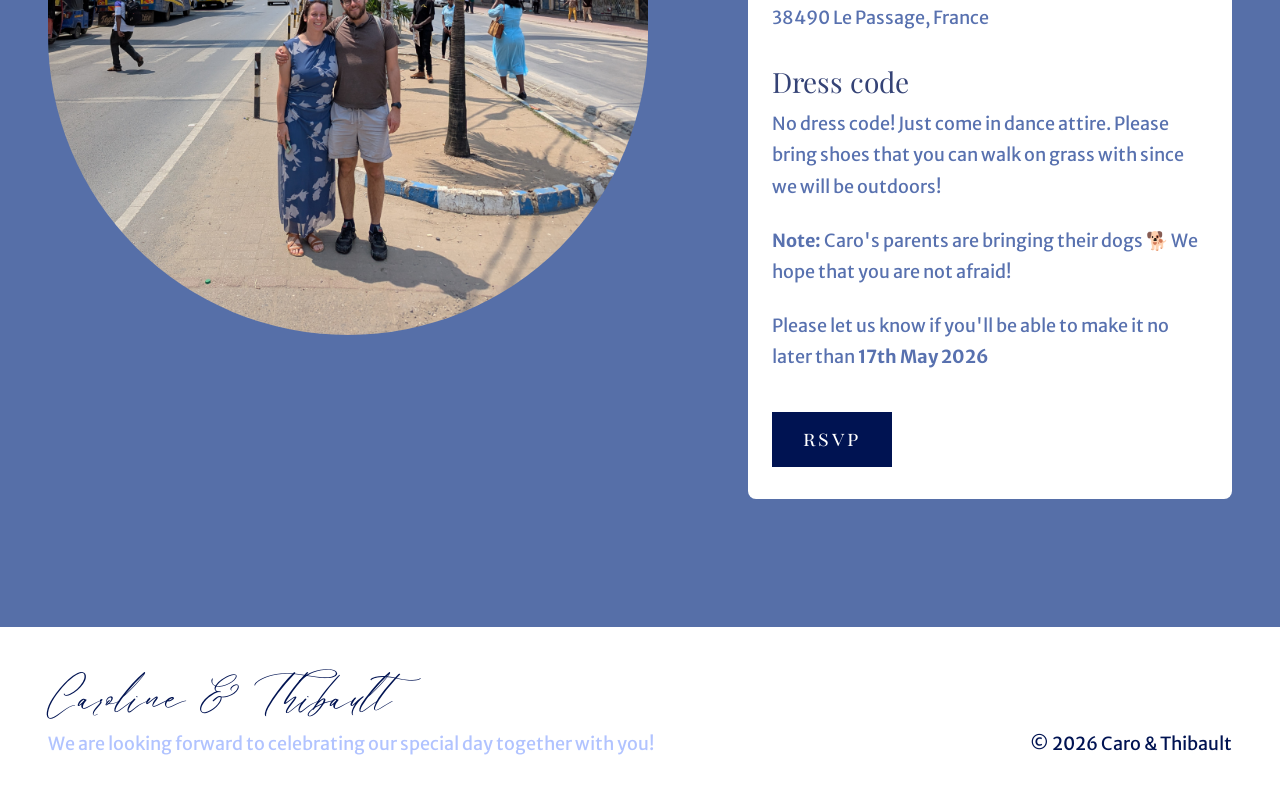
==== commit 53dadca4: "New RSVP date" ====
--- a/index.html
+++ b/index.html
@@ -32,7 +32,7 @@
     <a href="rsvp.html">
       <button>RSVP</button>
     </a>
-    <p class="light-blue">Please RSVP by <b>3rd May 2026</b>.</p>
+    <p class="light-blue">Please RSVP by <b>17th May 2026</b>.</p>
   </div>
 
   <div class="image-side">
@@ -65,7 +65,7 @@
     <br />
     <p><b>Note:</b> Caro's parents are bringing their dogs 🐕 We hope that you are not afraid!</p>
     <br />
-    <p>Please let us know if you'll be able to make it no later than <b>3rd May 2026</b></p>
+    <p>Please let us know if you'll be able to make it no later than <b>17th May 2026</b></p>
     <br />
     <a href="rsvp.html">
       <button>RSVP</button>
--- a/style.css
+++ b/style.css
@@ -45,12 +45,12 @@
 }
 
 h1 {
-    font-size: 4.5rem;
+    font-size: 3.5rem;
     color: #b1c3ff;
 }
 
 h2 {
-    font-size: 3.25rem;
+    font-size: 2.5rem;
 }
 
 h3 {
@@ -443,7 +443,6 @@
         color: #001352;
         display: inline-block;
         margin-top: 12px;
-        font-size: 0.9rem;
         border-bottom: 1px solid #7e9aff;
 
         &:hover {
@@ -501,6 +500,20 @@
         max-height: 800px;
     }
 
+    h1 {
+        font-size: 4.5rem;
+        color: #b1c3ff;
+    }
+
+    h2 {
+        font-size: 3.25rem;
+    }
+
+    h3 {
+        font-size: 1.75rem;
+    }
+
+
     form {
         padding-top: 180px !important;
         min-height: calc(100vh - 180px);
